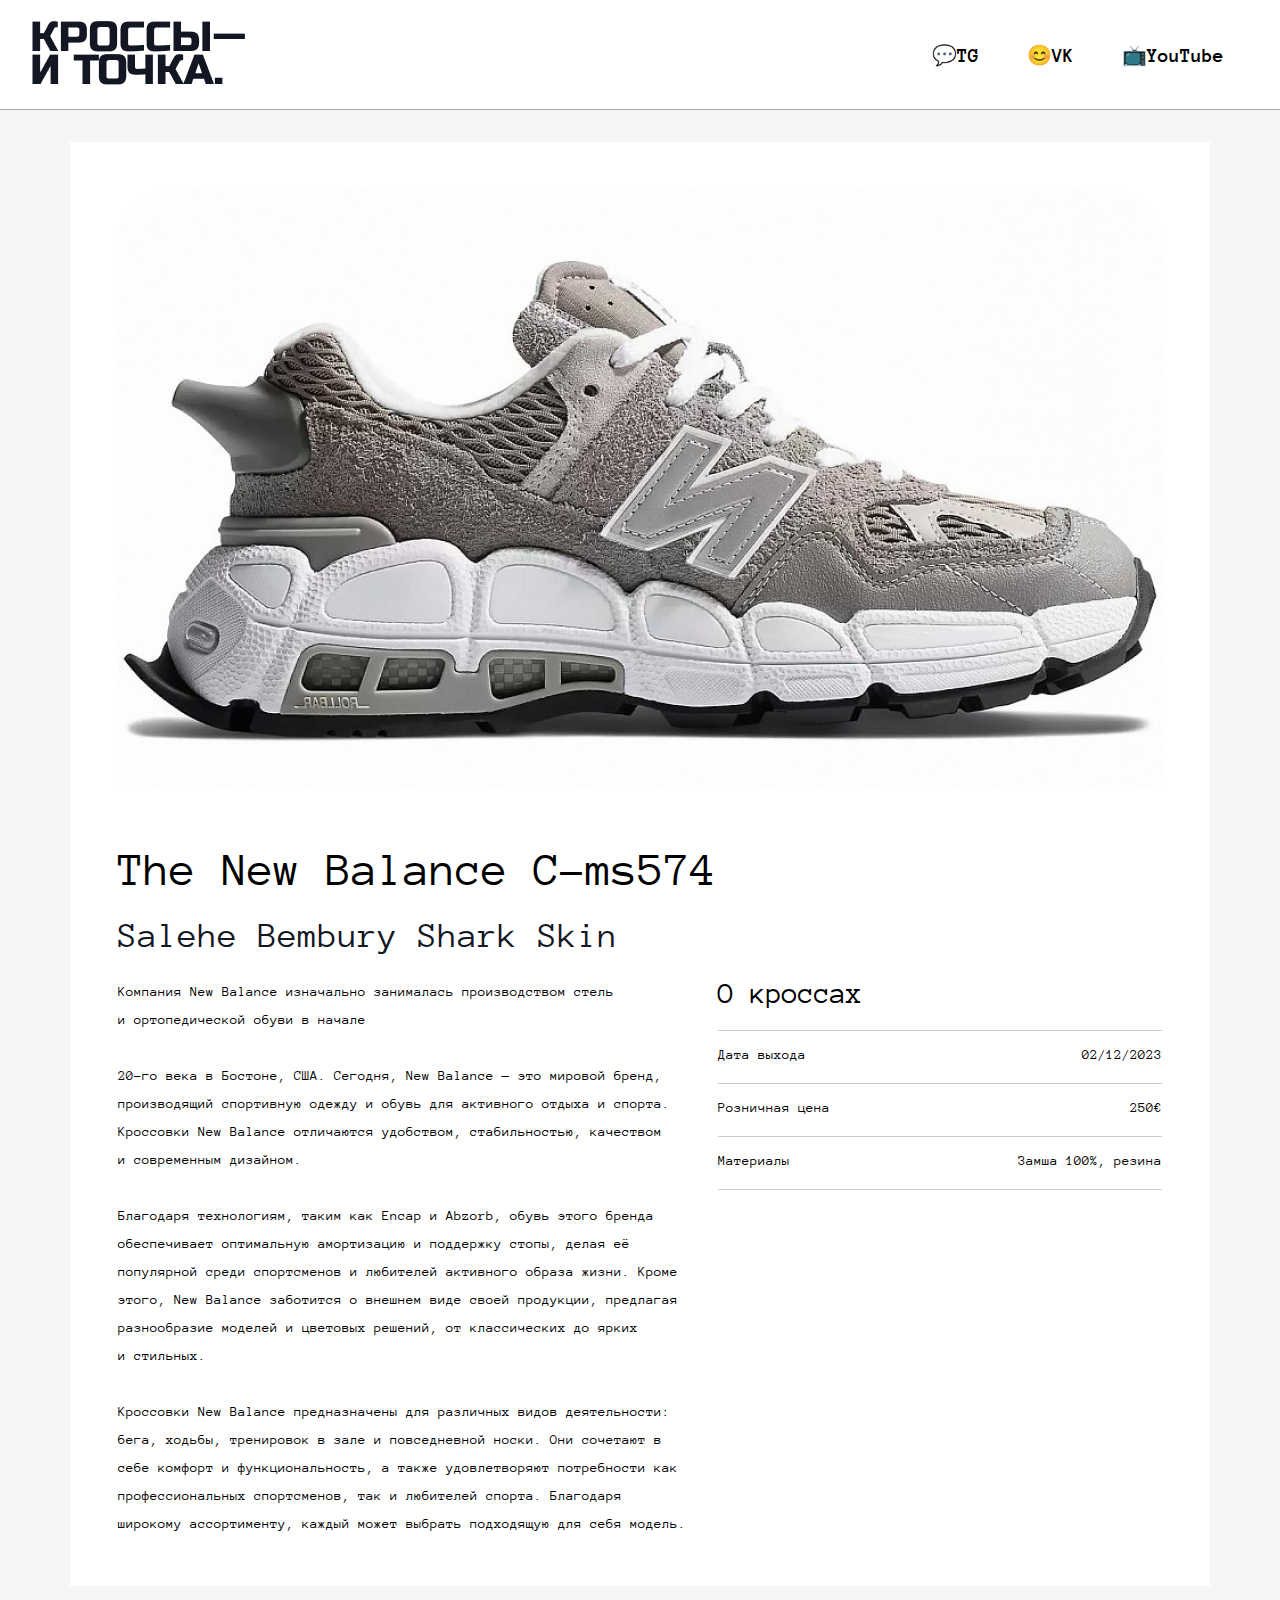
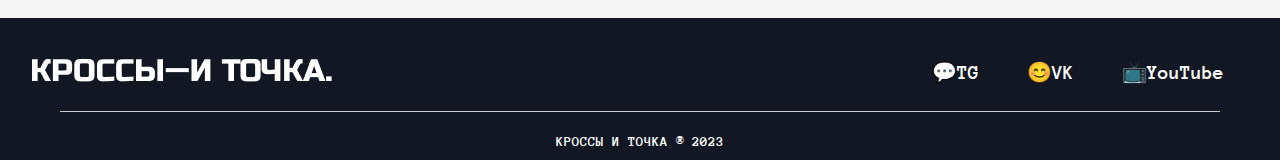
==== cross1.html @ 3d750044 "cross pages" ====
<!DOCTYPE html>
<html lang="ru">
  <head>
    <meta charset="UTF-8">
    <meta name="viewport" content="width=device-width, initial-scale=1.0">
    <title>Кроссы — и точка</title>
    <link rel="stylesheet" href="crossStyle.css" />
  </head>
  <body>
    <header>
    <div class="header">
      <div class="header-inner">
        <div class="logo">
          <a href="index.html"><img src="./img/logo.png" alt="Лого"></a>
        </div>
        <nav>
        <ul>
          <li><a href="#">💬TG</a></li>
          <li><a href="#">😊VK</a></li>
          <li><a href="#">📺YouTube</a></li>
        </ul>
        </nav>
      </div>
    </div>
  </header>
  <main>
    <div class="main">
    <img src="img/sneaker-big.png" alt="The New Balance C-ms574" class="main_img">
    <h1 class="main_title">The New Balance C-ms574</h1>
    <h2 class="main_subtitle">Salehe Bembury Shark Skin</h2>
    <div class="main_content">
      <div class="main_text">
        <p>Компания New Balance изначально занималась производством стель и ортопедической
            обуви в начале</p><br>
            <p>20-го века в Бостоне, США. Сегодня, New Balance — это мировой бренд, производящий спортивную одежду
            и обувь для активного отдыха и спорта. Кроссовки New Balance отличаются удобством, стабильностью,
            качеством и современным дизайном.</p>
            <br>
              <p> Благодаря технологиям, таким как Encap и Abzorb, обувь этого бренда обеспечивает оптимальную амортизацию
            и поддержку стопы, делая её популярной среди спортсменов и любителей активного образа жизни. Кроме
            этого, New Balance заботится о внешнем виде своей продукции, предлагая разнообразие моделей и цветовых
            решений, от классических до ярких и стильных.</p>
            <br>
              <p>Кроссовки New Balance предназначены для различных видов деятельности: бега, ходьбы, тренировок в зале
            и повседневной носки. Они сочетают в себе комфорт и функциональность, а также удовлетворяют потребности
            как профессиональных спортсменов, так и любителей спорта. Благодаря широкому ассортименту, каждый может
            выбрать подходящую для себя модель.</p>
          </div>
        <div class="main_info">
          <h2 class="main_subline">О кроссах</h2>
          <div class="fot_line">
            <div class="line">
            </div>
          </div>
            <div class="main_info-row">
                <p class="main_info-text">Дата выхода</p>
                <p class="main_info-text">02/12/2023</p>
            </div>
            <div class="fot_line">
            <div class="line">
            </div>
          </div>
            <div class="main_info-row">
                <p class="main_info-text">Розничная цена</p>
                <p class="main_info-text">250€</p>
            </div>
            <div class="fot_line">
              <div class="line">
              </div>
            </div>
            <div class="main_info-row">
                <p class="main_info-text">Материалы</p>
                <p class="main_info-text">Замша 100%, резина</p>
            </div>
            <div class="fot_line">
              <div class="line">
              </div>
            </div>
        </div>
    </div>
  </div>
  </main>
  <footer>
    <div class="footer">
      <div class="footer-inner">
        <a href="#"><img src="./img/logo fot.png" alt="Лого"></a>     
      <ul>
        <li><a href="#" style="color: white;">💬TG</a></li>
        <li><a href="#" style="color: white;">😊VK</a></li>
        <li><a href="#" style="color: white;">📺YouTube</a></li>
      </ul>
      </div>
    <div class="fot_line">
      <div class="line">
      </div>
    </div>
<div class="fot_text">
<p>КРОССЫ И ТОЧКА ® 2023</p>
</div>
    </div>
  </footer>
  </body>
</html>
---- crossStyle.css ----
@font-face {
    font-family: "Anonymous Pro";
    src: url(fonts/AnonymousPro-Bold.ttf);
    font-weight: 700;
  }
  
  @font-face {
    font-family: "Anonymous Pro";
    src: url(fonts/AnonymousPro-Regular.ttf);
  }
  
  * {
    margin: 0;
    padding: 0;
    box-sizing: border-box;
    font-family: "Anonymous Pro", monospace;
  }
  .name {
    font-family: IBM Plex Mono;
    font-size: 48px;
    font-weight: 500;
  }
  .sneaker {
    width: 371px;
  }

 
  p {
    font-family: "Anonymous Pro", sans-serif;
    font-size: 14px;
  }
  
  body {
    background-color: whitesmoke;
  }
  .header {
    width: 100%;
    height: 110px;
    display: flex;
    justify-content: space-around;
    align-items: center;
    background-color: #fff;
    border-bottom: 1px solid #a1a6b4;
  }
  
  .header-inner {
    width: 95%;
    max-width: 1440px;
    display: flex;
    justify-content: space-between;
    align-items: center;
  }
  
  .header ul {
    list-style: none;
    display: flex;
  }
  
  ul a {
    text-decoration: none;
    color: #000;
    font-family: "Anonymous Pro", monospace;
    font-size: 20px;
    font-weight: bold;
    margin: 0 24px;
  }
  .footer-inner {
      width: 95%;
      max-width: 1440px;
    display: flex;
    justify-content: space-between;
    align-items: center;
    margin-top: 30px;
  }
  .footer {
    background-color: #121723;
    width: 100%;
    height: 142px;
    display: flex;
    justify-content: space-around;
    align-items: center;
    flex-direction: column;
  }
  .footer ul {
    list-style: none;
    display: flex;
  }
  .fot_line {
    display: "flex";
    align-items: "end";
    justify-content: "center";
    flex-wrap: "warp";
    max-width: 1160px;
    width: 100%;
    margin-top: -15px;
  }
  .line {
    width: 100%;
    border-top: 1px solid #ccc;
    height: 1px;
    margin-top: 20px;
  }
  .fot_text {
    font-family: "Anonymous Pro";
    font-size: 16px;
    font-weight: 700;
    color: white;
  }
.main_img {
    height: 600px;
    width: 100%;
}

.main {
    padding: 48px;
    background-color: white;
    width: 1140px;
    margin: 32px auto;
    align-items: flex-start;
    flex-direction: column;
    display: flex;
    gap: 24px;
    
    
}

.main_subline {
    display: flex;
    flex-direction: flex-start;
    justify-content: space-between;
    font-size: 30px;
    font-weight: normal;
}

.main_title {
    
    display: flex-start;
    font-size: 48px;
    line-height: 100%;
    max-width: 800px;
    margin: 32px 0 0;
    font-weight: normal;
}

.main_subtitle {
    color: #121723;
    font-size: 36px;
    font-weight: normal;
    line-height: 100%; 
}

.main_content {
    display: flex;
    gap: 32px;
}

.main_info {
    display: flex;
    flex-direction: column;
    gap: 16px
}

.main_info-row {
    display: flex;
    width: 444px;
    justify-content: space-between;
}

.main__info-text {
    justify-content: space-between;
    display: flex;
    gap: 32px;
    align-items: flex-start;
    font-size: 20px;
}


.fot_line {
    display: "flex";
    align-items: "end";
    justify-content: "center";
    flex-wrap: "warp";
    max-width: 1160px;
    width: 100%;
   
  }
  .line {
    width: 100%;
    border-top: 1px solid #ccc;
    height: 1px;
    margin-top: 20px;
    background: #121723;
    ;
  }
  .main_text{
    display: flex;
    flex-direction: column;
    font-size: 20px;
    line-height: 28px; 
  }
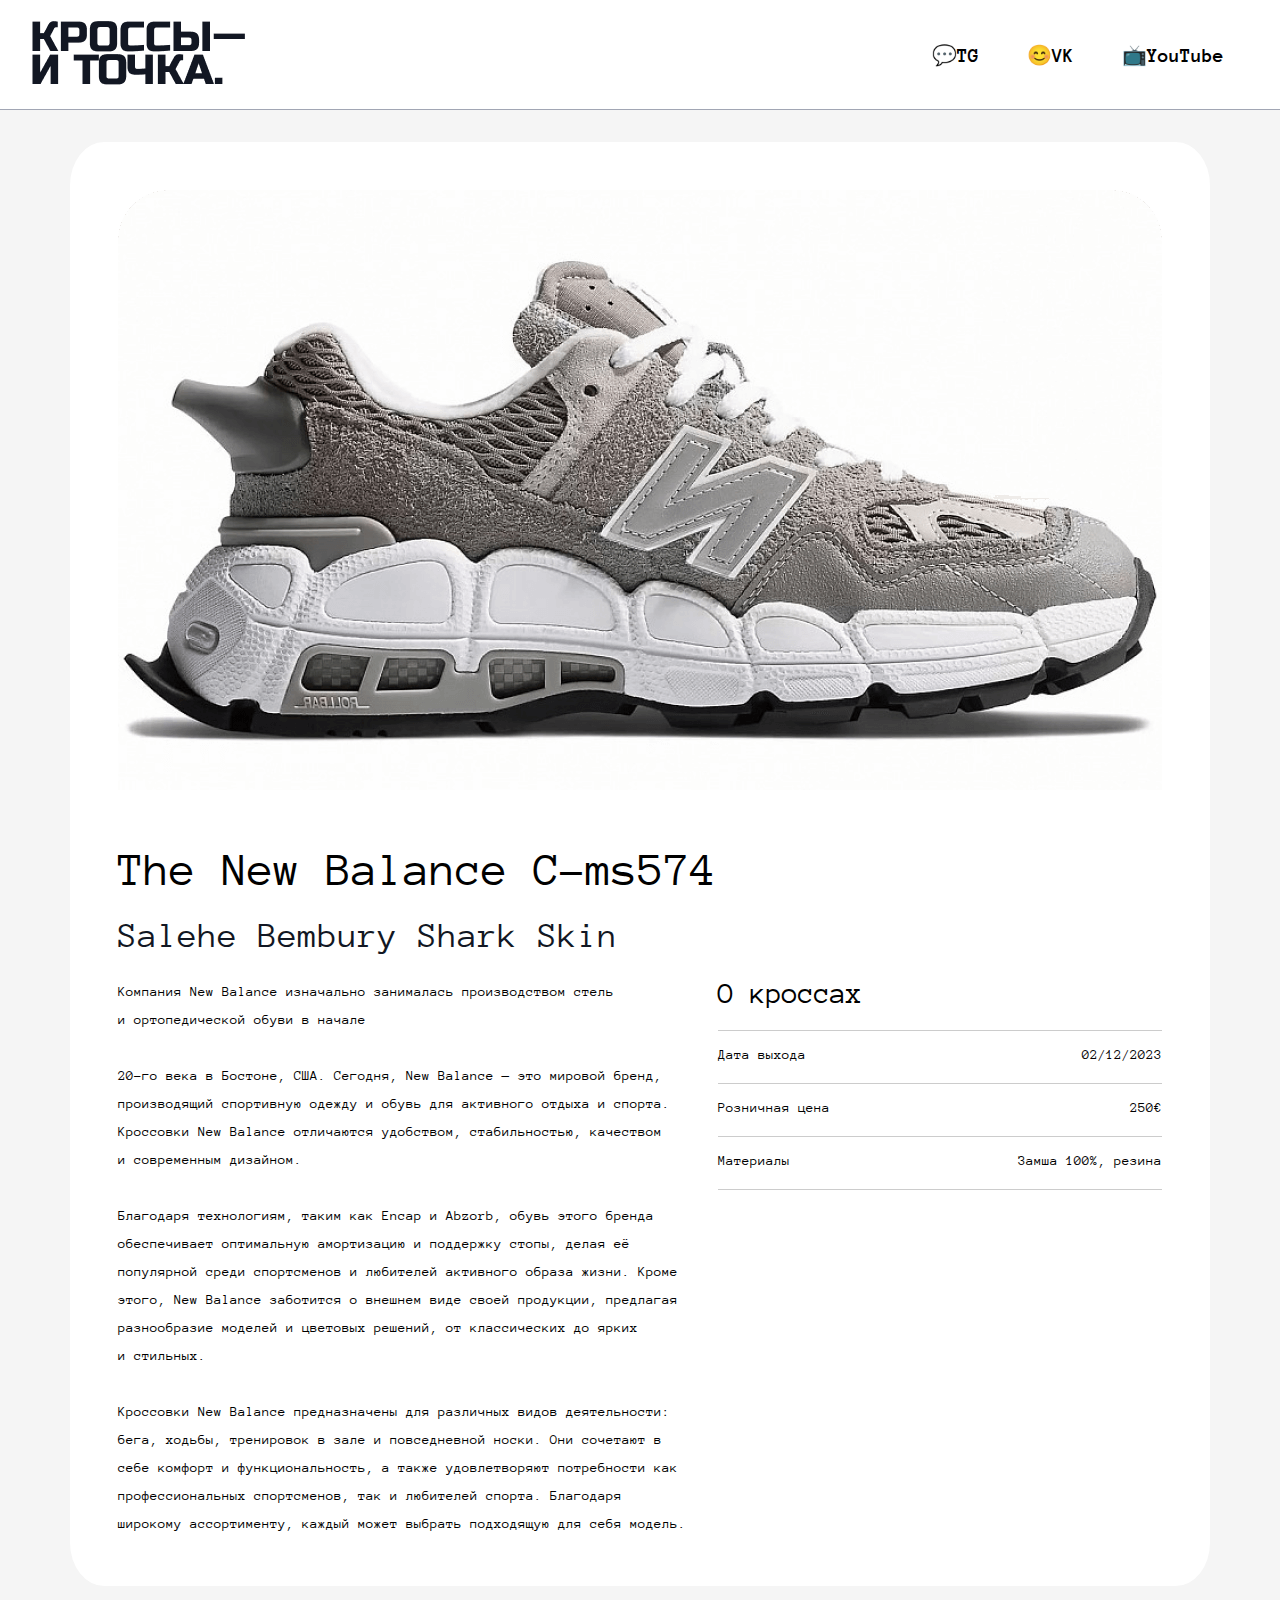
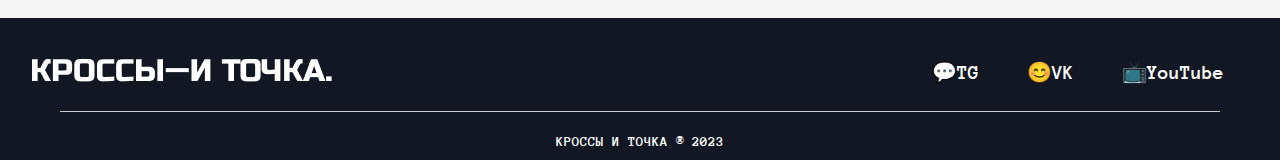
==== commit f3c79fb0: "reviev fix" ====
--- a/cross1.html
+++ b/cross1.html
@@ -47,7 +47,7 @@
             выбрать подходящую для себя модель.</p>
           </div>
         <div class="main_info">
-          <h2 class="main_subline">О кроссах</h2>
+          <h3 class="main_subline">О кроссах</h3>
           <div class="fot_line">
             <div class="line">
             </div>
--- a/crossStyle.css
+++ b/crossStyle.css
@@ -120,7 +120,7 @@
     flex-direction: column;
     display: flex;
     gap: 24px;
-    
+    border-radius: 3%;
     
 }
 
@@ -197,4 +197,93 @@
     flex-direction: column;
     font-size: 20px;
     line-height: 28px; 
-  }+  }
+  @media screen and (max-width: 380px) {
+    .footer{
+  height: 195px;
+  padding: 32px, 0px, 24px, 0px;
+  width: 375px;
+    }
+    .footer-inner{
+      width:343px;
+      height:74px;
+      gap: 24px;
+      flex-direction: column;
+      justify-content: space-around;
+      white-space: nowrap;
+    
+   
+    }
+    .footer-inner img{
+      width: 300px;
+      height: 22px;
+      
+    }
+    .header {
+      width:375px;
+  height:156px;
+  
+  
+    }
+    .header-inner{
+      width:343px;
+  height: 156px;
+  flex-direction: column;
+  justify-content: space-around;
+  white-space: nowrap;
+  
+  
+  flex-direction: column;
+    }
+    .logo {
+      width: 215px;
+  height: 64px
+    }
+    .main{
+      width:343px;
+    padding:24px;
+    gap: 48px;
+    border-radius: 24px;
+    box-sizing: border-box;
+    
+  
+  }
+  .main_img{
+    width: 295px;
+height: 172px;
+border-radius: 12px, 12px, 0px, 0px;
+  }
+  .main_title{
+size: 32px;
+width: 295px;
+
+
+  }
+
+  .main_subtitle{
+    width: 295px;
+
+size:20px;
+  }
+  .main_text{
+    width:295px;
+gap: 32px;
+
+  }
+  .main_info{
+    width:295px;
+gap: 24px;
+justify-content: space-between;
+
+
+  }
+  .main_content{
+    flex-direction: column;
+  }
+  .main_info-row{
+    width:295px;
+
+
+
+  }
+}